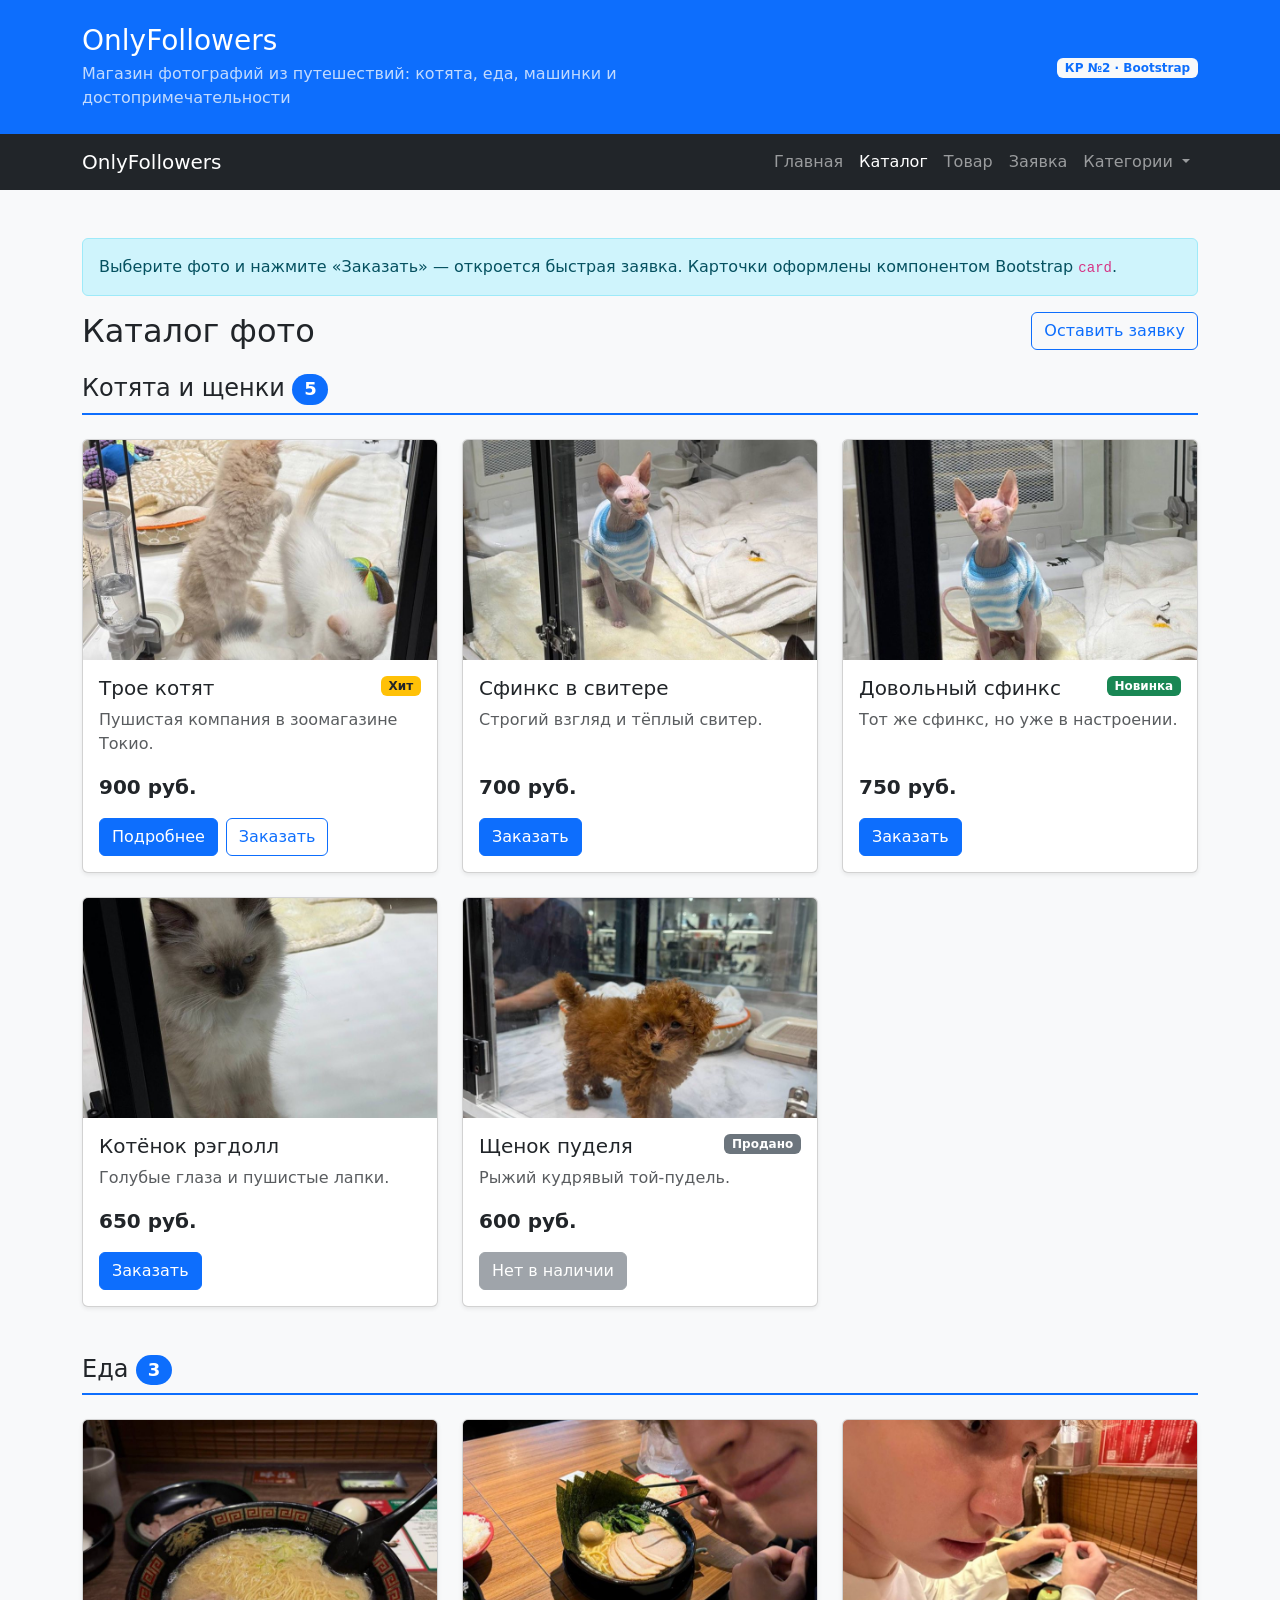
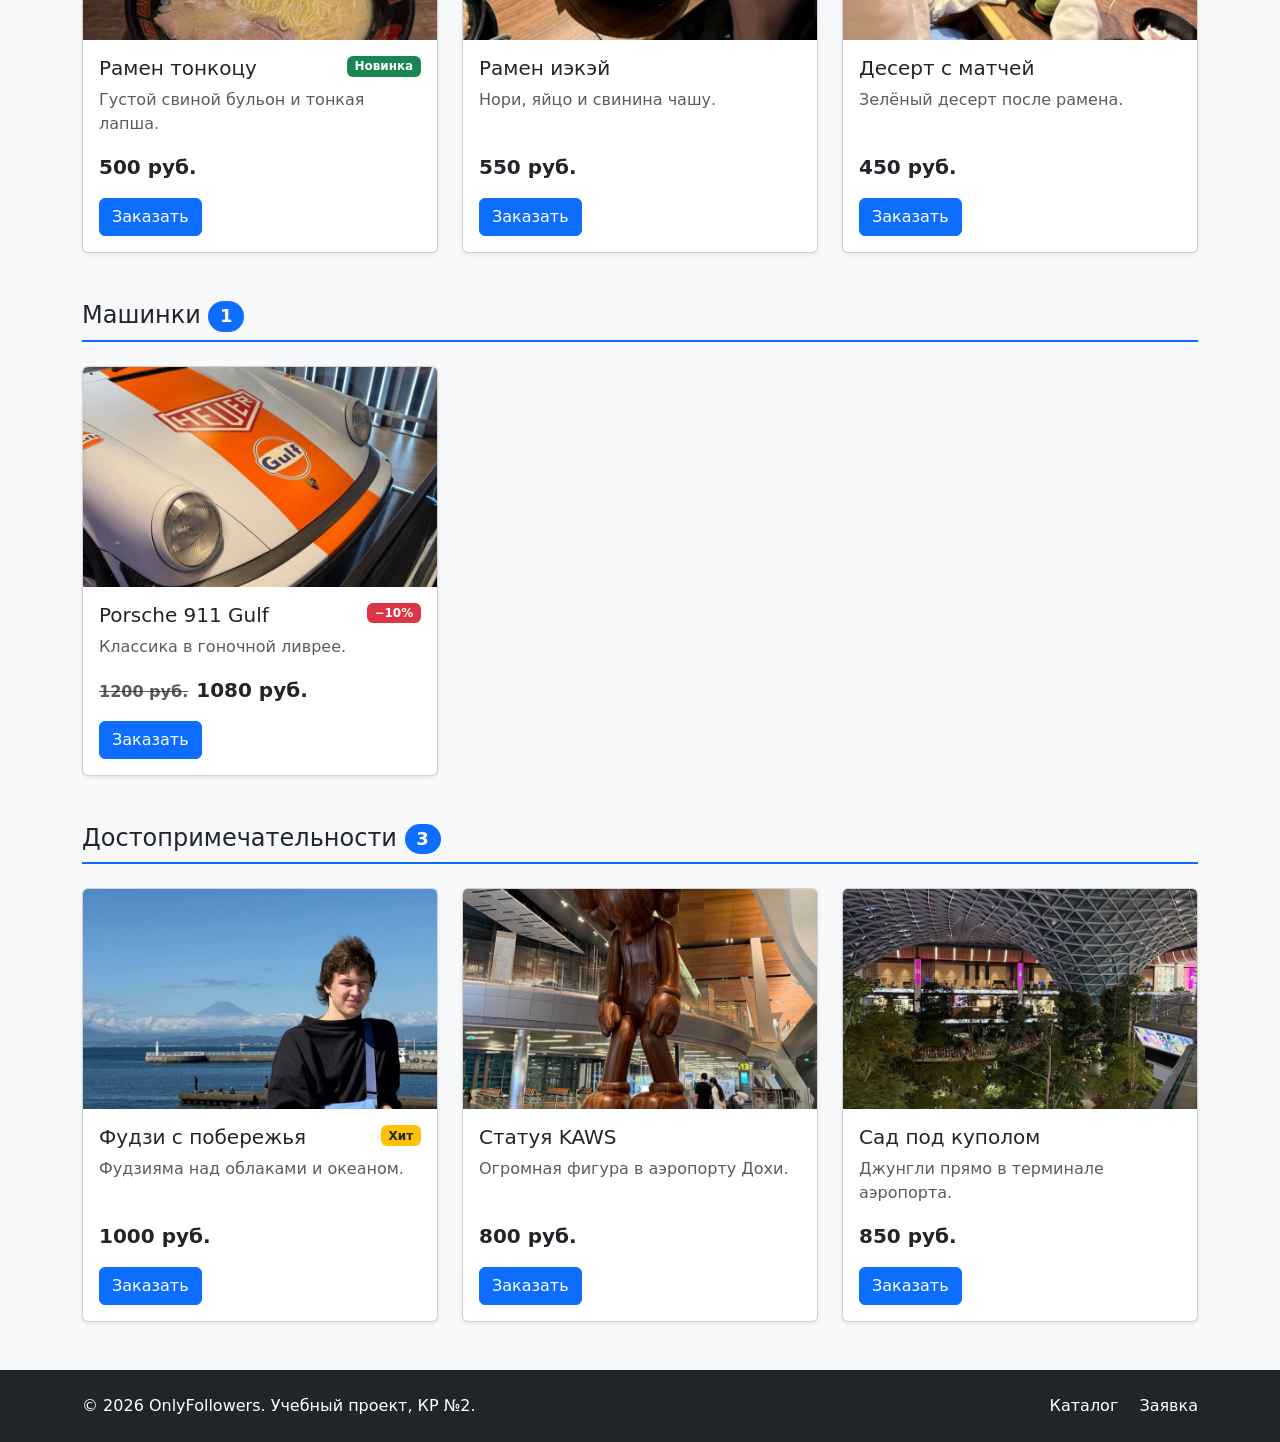
==== catalog.html @ 865468f9 "feat: add Bootstrap components pages Co-Authored-By: Claude Opus 5.5 <noreply@anthropic.com>" ====
<!DOCTYPE html>
<html lang="ru">
<head>
  <meta charset="UTF-8">
  <meta name="viewport" content="width=device-width, initial-scale=1.0">
  <meta name="description" content="Каталог фотографий по категориям: котята и щенки, еда, машинки, достопримечательности.">
  <title>Каталог — OnlyFollowers</title>

  <link
    href="https://cdn.jsdelivr.net/npm/bootstrap@5.3.8/dist/css/bootstrap.min.css"
    rel="stylesheet"
  >
  <link rel="stylesheet" href="css/custom.css">
</head>
<body class="bg-light">
  <header class="bg-primary text-white py-4">
    <div class="container">
      <div class="row align-items-center">
        <div class="col-12 col-md-8">
          <p class="h3 mb-1">OnlyFollowers</p>
          <p class="mb-0 opacity-75">
            Магазин фотографий из путешествий: котята, еда, машинки и достопримечательности
          </p>
        </div>

        <div class="col-12 col-md-4 text-md-end mt-3 mt-md-0">
          <span class="badge bg-light text-primary">КР №2 · Bootstrap</span>
        </div>
      </div>
    </div>
  </header>

  <nav class="navbar navbar-expand-lg navbar-dark bg-dark">
    <div class="container">
      <a class="navbar-brand" href="index.html">OnlyFollowers</a>

      <button
        class="navbar-toggler"
        type="button"
        data-bs-toggle="collapse"
        data-bs-target="#mainNavbar"
        aria-controls="mainNavbar"
        aria-expanded="false"
        aria-label="Переключить навигацию"
      >
        <span class="navbar-toggler-icon"></span>
      </button>

      <div class="collapse navbar-collapse" id="mainNavbar">
        <ul class="navbar-nav ms-auto">
          <li class="nav-item">
            <a class="nav-link" href="index.html">Главная</a>
          </li>

          <li class="nav-item">
            <a class="nav-link active" aria-current="page" href="catalog.html">Каталог</a>
          </li>

          <li class="nav-item">
            <a class="nav-link" href="product.html">Товар</a>
          </li>

          <li class="nav-item">
            <a class="nav-link" href="order.html">Заявка</a>
          </li>

          <li class="nav-item dropdown">
            <a
              class="nav-link dropdown-toggle"
              href="#"
              role="button"
              data-bs-toggle="dropdown"
              aria-expanded="false"
            >
              Категории
            </a>
            <ul class="dropdown-menu dropdown-menu-end">
              <li><a class="dropdown-item" href="catalog.html#pets">Котята и щенки</a></li>
              <li><a class="dropdown-item" href="catalog.html#food">Еда</a></li>
              <li><a class="dropdown-item" href="catalog.html#cars">Машинки</a></li>
              <li><a class="dropdown-item" href="catalog.html#places">Достопримечательности</a></li>
              <li><hr class="dropdown-divider"></li>
              <li><a class="dropdown-item" href="index.html#popular">Популярное</a></li>
            </ul>
          </li>
        </ul>
      </div>
    </div>
  </nav>

  <main class="container my-5">
    <div class="alert alert-info" role="alert">
      Выберите фото и нажмите «Заказать» — откроется быстрая заявка.
      Карточки оформлены компонентом Bootstrap <code>card</code>.
    </div>

    <div class="d-flex flex-wrap gap-3 justify-content-between align-items-center mb-4">
      <h1 class="h2 mb-0">Каталог фото</h1>
      <a class="btn btn-outline-primary" href="order.html">Оставить заявку</a>
    </div>

    <section class="mb-5" id="pets">
      <h2 class="h4 border-bottom border-primary border-2 pb-2 mb-4">
        Котята и щенки
        <span class="badge rounded-pill text-bg-primary align-middle">5</span>
      </h2>

      <div class="row g-4">
        <div class="col-12 col-md-6 col-lg-4">
          <div class="card h-100 shadow-sm">
            <img src="images/kittens-trio.jpg" class="card-img-top" alt="Трое котят играют в вольере" width="800" height="1066" loading="lazy">
            <div class="card-body d-flex flex-column">
              <div class="d-flex justify-content-between align-items-start gap-2 mb-2">
                <h3 class="card-title h5 mb-0">Трое котят</h3>
                <span class="badge bg-warning text-dark">Хит</span>
              </div>

              <p class="card-text text-muted">Пушистая компания в зоомагазине Токио.</p>

              <p class="fw-bold fs-5 mt-auto mb-3">900 руб.</p>

              <div class="d-flex gap-2">
                <a class="btn btn-primary" href="product.html">Подробнее</a>
                <button
                  class="btn btn-outline-primary"
                  type="button"
                  data-bs-toggle="modal"
                  data-bs-target="#orderModal"
                  data-product="Трое котят"
                >
                  Заказать
                </button>
              </div>
            </div>
          </div>
        </div>

        <div class="col-12 col-md-6 col-lg-4">
          <div class="card h-100 shadow-sm">
            <img src="images/cat-sphynx.jpg" class="card-img-top" alt="Сфинкс в полосатом свитере" width="800" height="1066" loading="lazy">
            <div class="card-body d-flex flex-column">
              <div class="d-flex justify-content-between align-items-start gap-2 mb-2">
                <h3 class="card-title h5 mb-0">Сфинкс в свитере</h3>
              </div>

              <p class="card-text text-muted">Строгий взгляд и тёплый свитер.</p>

              <p class="fw-bold fs-5 mt-auto mb-3">700 руб.</p>

              <div class="d-flex gap-2">
                <button
                  class="btn btn-primary"
                  type="button"
                  data-bs-toggle="modal"
                  data-bs-target="#orderModal"
                  data-product="Сфинкс в свитере"
                >
                  Заказать
                </button>
              </div>
            </div>
          </div>
        </div>

        <div class="col-12 col-md-6 col-lg-4">
          <div class="card h-100 shadow-sm">
            <img src="images/cat-sphynx-smile.jpg" class="card-img-top" alt="Сфинкс зажмурился от удовольствия" width="800" height="1066" loading="lazy">
            <div class="card-body d-flex flex-column">
              <div class="d-flex justify-content-between align-items-start gap-2 mb-2">
                <h3 class="card-title h5 mb-0">Довольный сфинкс</h3>
                <span class="badge bg-success">Новинка</span>
              </div>

              <p class="card-text text-muted">Тот же сфинкс, но уже в настроении.</p>

              <p class="fw-bold fs-5 mt-auto mb-3">750 руб.</p>

              <div class="d-flex gap-2">
                <button
                  class="btn btn-primary"
                  type="button"
                  data-bs-toggle="modal"
                  data-bs-target="#orderModal"
                  data-product="Довольный сфинкс"
                >
                  Заказать
                </button>
              </div>
            </div>
          </div>
        </div>

        <div class="col-12 col-md-6 col-lg-4">
          <div class="card h-100 shadow-sm">
            <img src="images/kitten-ragdoll.jpg" class="card-img-top" alt="Котёнок рэгдолл с голубыми глазами" width="800" height="1066" loading="lazy">
            <div class="card-body d-flex flex-column">
              <div class="d-flex justify-content-between align-items-start gap-2 mb-2">
                <h3 class="card-title h5 mb-0">Котёнок рэгдолл</h3>
              </div>

              <p class="card-text text-muted">Голубые глаза и пушистые лапки.</p>

              <p class="fw-bold fs-5 mt-auto mb-3">650 руб.</p>

              <div class="d-flex gap-2">
                <button
                  class="btn btn-primary"
                  type="button"
                  data-bs-toggle="modal"
                  data-bs-target="#orderModal"
                  data-product="Котёнок рэгдолл"
                >
                  Заказать
                </button>
              </div>
            </div>
          </div>
        </div>

        <div class="col-12 col-md-6 col-lg-4">
          <div class="card h-100 shadow-sm">
            <img src="images/puppy-poodle.jpg" class="card-img-top" alt="Рыжий щенок той-пуделя" width="800" height="1066" loading="lazy">
            <div class="card-body d-flex flex-column">
              <div class="d-flex justify-content-between align-items-start gap-2 mb-2">
                <h3 class="card-title h5 mb-0">Щенок пуделя</h3>
                <span class="badge bg-secondary">Продано</span>
              </div>

              <p class="card-text text-muted">Рыжий кудрявый той-пудель.</p>

              <p class="fw-bold fs-5 mt-auto mb-3">600 руб.</p>

              <div class="d-flex gap-2">
                <button class="btn btn-secondary" type="button" disabled>Нет в наличии</button>
              </div>
            </div>
          </div>
        </div>
      </div>
    </section>

    <section class="mb-5" id="food">
      <h2 class="h4 border-bottom border-primary border-2 pb-2 mb-4">
        Еда
        <span class="badge rounded-pill text-bg-primary align-middle">3</span>
      </h2>

      <div class="row g-4">
        <div class="col-12 col-md-6 col-lg-4">
          <div class="card h-100 shadow-sm">
            <img src="images/ramen-tonkotsu.jpg" class="card-img-top" alt="Миска рамена тонкоцу" width="800" height="1066" loading="lazy">
            <div class="card-body d-flex flex-column">
              <div class="d-flex justify-content-between align-items-start gap-2 mb-2">
                <h3 class="card-title h5 mb-0">Рамен тонкоцу</h3>
                <span class="badge bg-success">Новинка</span>
              </div>

              <p class="card-text text-muted">Густой свиной бульон и тонкая лапша.</p>

              <p class="fw-bold fs-5 mt-auto mb-3">500 руб.</p>

              <div class="d-flex gap-2">
                <button
                  class="btn btn-primary"
                  type="button"
                  data-bs-toggle="modal"
                  data-bs-target="#orderModal"
                  data-product="Рамен тонкоцу"
                >
                  Заказать
                </button>
              </div>
            </div>
          </div>
        </div>

        <div class="col-12 col-md-6 col-lg-4">
          <div class="card h-100 shadow-sm">
            <img src="images/ramen-iekei.jpg" class="card-img-top" alt="Рамен иэкэй с нори, яйцом и чашу" width="800" height="1066" loading="lazy">
            <div class="card-body d-flex flex-column">
              <div class="d-flex justify-content-between align-items-start gap-2 mb-2">
                <h3 class="card-title h5 mb-0">Рамен иэкэй</h3>
              </div>

              <p class="card-text text-muted">Нори, яйцо и свинина чашу.</p>

              <p class="fw-bold fs-5 mt-auto mb-3">550 руб.</p>

              <div class="d-flex gap-2">
                <button
                  class="btn btn-primary"
                  type="button"
                  data-bs-toggle="modal"
                  data-bs-target="#orderModal"
                  data-product="Рамен иэкэй"
                >
                  Заказать
                </button>
              </div>
            </div>
          </div>
        </div>

        <div class="col-12 col-md-6 col-lg-4">
          <div class="card h-100 shadow-sm">
            <img src="images/dessert-matcha.jpg" class="card-img-top" alt="Десерт с матчей в раменной" width="800" height="1066" loading="lazy">
            <div class="card-body d-flex flex-column">
              <div class="d-flex justify-content-between align-items-start gap-2 mb-2">
                <h3 class="card-title h5 mb-0">Десерт с матчей</h3>
              </div>

              <p class="card-text text-muted">Зелёный десерт после рамена.</p>

              <p class="fw-bold fs-5 mt-auto mb-3">450 руб.</p>

              <div class="d-flex gap-2">
                <button
                  class="btn btn-primary"
                  type="button"
                  data-bs-toggle="modal"
                  data-bs-target="#orderModal"
                  data-product="Десерт с матчей"
                >
                  Заказать
                </button>
              </div>
            </div>
          </div>
        </div>
      </div>
    </section>

    <section class="mb-5" id="cars">
      <h2 class="h4 border-bottom border-primary border-2 pb-2 mb-4">
        Машинки
        <span class="badge rounded-pill text-bg-primary align-middle">1</span>
      </h2>

      <div class="row g-4">
        <div class="col-12 col-md-6 col-lg-4">
          <div class="card h-100 shadow-sm">
            <img src="images/porsche-911.jpg" class="card-img-top" alt="Porsche 911 в ливрее Gulf и Heuer" width="800" height="1066" loading="lazy">
            <div class="card-body d-flex flex-column">
              <div class="d-flex justify-content-between align-items-start gap-2 mb-2">
                <h3 class="card-title h5 mb-0">Porsche 911 Gulf</h3>
                <span class="badge bg-danger">−10%</span>
              </div>

              <p class="card-text text-muted">Классика в гоночной ливрее.</p>

              <p class="fw-bold fs-5 mt-auto mb-3"><span class="text-muted text-decoration-line-through fs-6 me-2">1200 руб.</span>1080 руб.</p>

              <div class="d-flex gap-2">
                <button
                  class="btn btn-primary"
                  type="button"
                  data-bs-toggle="modal"
                  data-bs-target="#orderModal"
                  data-product="Porsche 911 Gulf"
                >
                  Заказать
                </button>
              </div>
            </div>
          </div>
        </div>
      </div>
    </section>

    <section class="mb-5" id="places">
      <h2 class="h4 border-bottom border-primary border-2 pb-2 mb-4">
        Достопримечательности
        <span class="badge rounded-pill text-bg-primary align-middle">3</span>
      </h2>

      <div class="row g-4">
        <div class="col-12 col-md-6 col-lg-4">
          <div class="card h-100 shadow-sm">
            <img src="images/fuji-coast.jpg" class="card-img-top" alt="Вид на гору Фудзи с побережья" width="800" height="1066" loading="lazy">
            <div class="card-body d-flex flex-column">
              <div class="d-flex justify-content-between align-items-start gap-2 mb-2">
                <h3 class="card-title h5 mb-0">Фудзи с побережья</h3>
                <span class="badge bg-warning text-dark">Хит</span>
              </div>

              <p class="card-text text-muted">Фудзияма над облаками и океаном.</p>

              <p class="fw-bold fs-5 mt-auto mb-3">1000 руб.</p>

              <div class="d-flex gap-2">
                <button
                  class="btn btn-primary"
                  type="button"
                  data-bs-toggle="modal"
                  data-bs-target="#orderModal"
                  data-product="Фудзи с побережья"
                >
                  Заказать
                </button>
              </div>
            </div>
          </div>
        </div>

        <div class="col-12 col-md-6 col-lg-4">
          <div class="card h-100 shadow-sm">
            <img src="images/kaws-doha.jpg" class="card-img-top" alt="Деревянная статуя KAWS в аэропорту Дохи" width="800" height="1066" loading="lazy">
            <div class="card-body d-flex flex-column">
              <div class="d-flex justify-content-between align-items-start gap-2 mb-2">
                <h3 class="card-title h5 mb-0">Статуя KAWS</h3>
              </div>

              <p class="card-text text-muted">Огромная фигура в аэропорту Дохи.</p>

              <p class="fw-bold fs-5 mt-auto mb-3">800 руб.</p>

              <div class="d-flex gap-2">
                <button
                  class="btn btn-primary"
                  type="button"
                  data-bs-toggle="modal"
                  data-bs-target="#orderModal"
                  data-product="Статуя KAWS"
                >
                  Заказать
                </button>
              </div>
            </div>
          </div>
        </div>

        <div class="col-12 col-md-6 col-lg-4">
          <div class="card h-100 shadow-sm">
            <img src="images/garden-doha.jpg" class="card-img-top" alt="Тропический сад под куполом аэропорта Дохи" width="800" height="1066" loading="lazy">
            <div class="card-body d-flex flex-column">
              <div class="d-flex justify-content-between align-items-start gap-2 mb-2">
                <h3 class="card-title h5 mb-0">Сад под куполом</h3>
              </div>

              <p class="card-text text-muted">Джунгли прямо в терминале аэропорта.</p>

              <p class="fw-bold fs-5 mt-auto mb-3">850 руб.</p>

              <div class="d-flex gap-2">
                <button
                  class="btn btn-primary"
                  type="button"
                  data-bs-toggle="modal"
                  data-bs-target="#orderModal"
                  data-product="Сад под куполом"
                >
                  Заказать
                </button>
              </div>
            </div>
          </div>
        </div>
      </div>
    </section>
  </main>

  <footer class="bg-dark text-white py-4 mt-5">
    <div class="container">
      <div class="row align-items-center g-3">
        <div class="col-12 col-md-6">
          <p class="mb-0">&copy; 2026 OnlyFollowers. Учебный проект, КР №2.</p>
        </div>

        <div class="col-12 col-md-6 text-md-end">
          <a class="text-white text-decoration-none me-3" href="catalog.html">Каталог</a>
          <a class="text-white text-decoration-none" href="order.html">Заявка</a>
        </div>
      </div>
    </div>
  </footer>

  <div
    class="modal fade"
    id="orderModal"
    tabindex="-1"
    aria-labelledby="orderModalLabel"
    aria-hidden="true"
  >
    <div class="modal-dialog modal-dialog-centered">
      <div class="modal-content">
        <div class="modal-header">
          <h2 class="modal-title h5" id="orderModalLabel">Быстрая заявка</h2>
          <button
            type="button"
            class="btn-close"
            data-bs-dismiss="modal"
            aria-label="Закрыть"
          ></button>
        </div>

        <div class="modal-body">
          <p class="text-muted">
            Оставьте контактные данные, и мы пришлём ссылку на фото.
          </p>

          <form id="modalOrderForm">
            <div class="mb-3">
              <label for="modal-name" class="form-label">Имя</label>
              <input id="modal-name" name="name" type="text" class="form-control" minlength="2" required>
            </div>

            <div class="mb-3">
              <label for="modal-email" class="form-label">E-mail</label>
              <input id="modal-email" name="email" type="email" class="form-control" placeholder="example@mail.ru" required>
            </div>

            <div class="mb-3">
              <label for="modal-product" class="form-label">Фото</label>
              <select id="modal-product" name="product" class="form-select" required>
                <option value="">Выберите фото</option>
                <option value="kittens-trio">Трое котят — 900 руб.</option>
                <option value="cat-sphynx">Сфинкс в свитере — 700 руб.</option>
                <option value="cat-sphynx-smile">Довольный сфинкс — 750 руб.</option>
                <option value="kitten-ragdoll">Котёнок рэгдолл — 650 руб.</option>
                <option value="ramen-tonkotsu">Рамен тонкоцу — 500 руб.</option>
                <option value="ramen-iekei">Рамен иэкэй — 550 руб.</option>
                <option value="dessert-matcha">Десерт с матчей — 450 руб.</option>
                <option value="porsche-911">Porsche 911 Gulf — 1080 руб.</option>
                <option value="fuji-coast">Фудзи с побережья — 1000 руб.</option>
                <option value="kaws-doha">Статуя KAWS — 800 руб.</option>
                <option value="garden-doha">Сад под куполом — 850 руб.</option>
              </select>
            </div>

            <div class="form-check mb-3">
              <input id="modal-agree" name="agreement" class="form-check-input" type="checkbox" required>
              <label class="form-check-label" for="modal-agree">
                Согласен на обработку данных
              </label>
            </div>
          </form>
        </div>

        <div class="modal-footer">
          <button type="button" class="btn btn-secondary" data-bs-dismiss="modal">
            Закрыть
          </button>
          <button type="button" class="btn btn-primary">Отправить</button>
        </div>
      </div>
    </div>
  </div>

  <script
    src="https://cdn.jsdelivr.net/npm/bootstrap@5.3.8/dist/js/bootstrap.bundle.min.js">
  </script>
</body>
</html>
---- css/custom.css ----
body {
  min-height: 100vh;
}

.placeholder-box {
  min-height: 240px;
}

.placeholder-image {
  min-height: 320px;
}

.card-img-top {
  height: 220px;
  object-fit: cover;
}

.product-photo {
  width: 100%;
  max-height: 80vh;
  object-fit: cover;
}
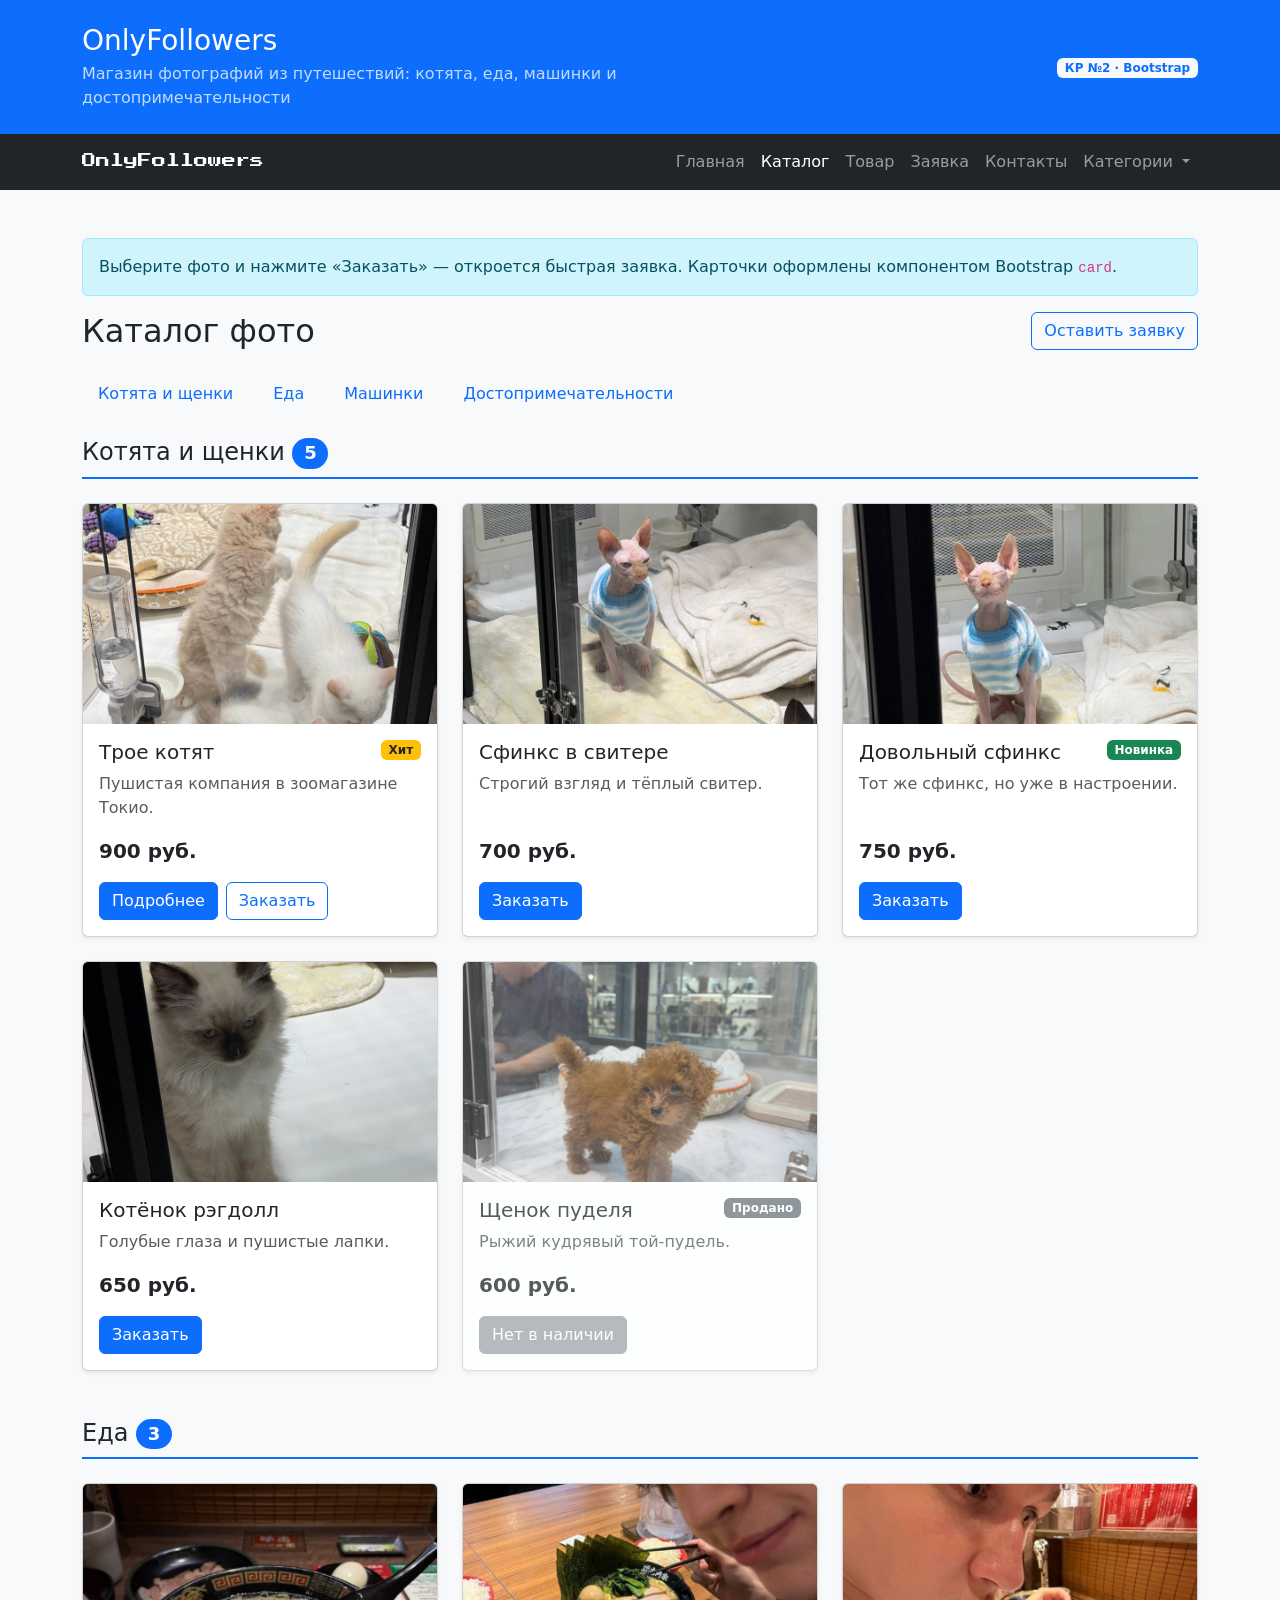
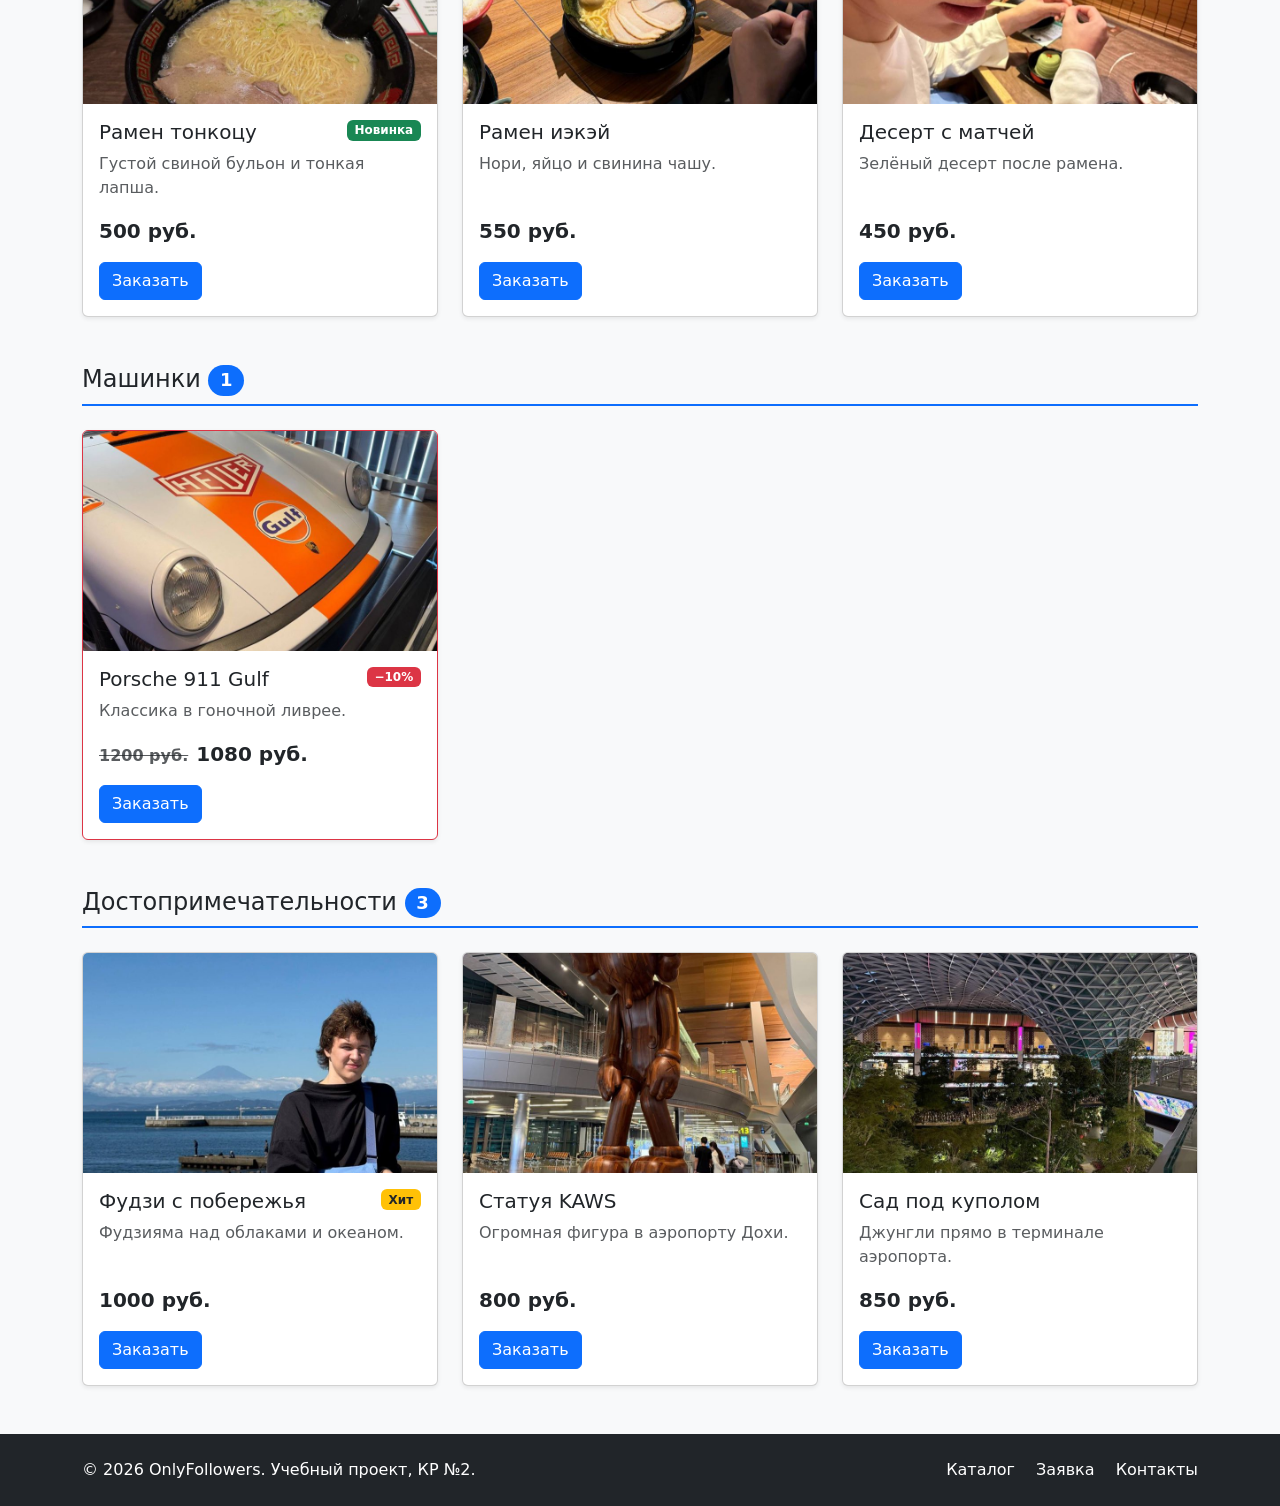
==== commit e84c0285: "fix: prepare Bootstrap project for submission Co-Authored-By: Claude Opus 5.5 <noreply@anthropic.com" ====
--- a/catalog.html
+++ b/catalog.html
@@ -6,10 +6,10 @@
   <meta name="description" content="Каталог фотографий по категориям: котята и щенки, еда, машинки, достопримечательности.">
   <title>Каталог — OnlyFollowers</title>
 
-  <link
-    href="https://cdn.jsdelivr.net/npm/bootstrap@5.3.8/dist/css/bootstrap.min.css"
-    rel="stylesheet"
-  >
+  <link rel="preconnect" href="https://fonts.googleapis.com">
+  <link rel="preconnect" href="https://fonts.gstatic.com" crossorigin>
+  <link rel="stylesheet" href="https://fonts.googleapis.com/css2?family=Press+Start+2P&display=swap">
+  <link rel="stylesheet" href="vendor/bootstrap/css/bootstrap.min.css">
   <link rel="stylesheet" href="css/custom.css">
 </head>
 <body class="bg-light">
@@ -30,7 +30,7 @@
     </div>
   </header>
 
-  <nav class="navbar navbar-expand-lg navbar-dark bg-dark">
+  <nav class="navbar navbar-expand-lg navbar-dark bg-dark sticky-top">
     <div class="container">
       <a class="navbar-brand" href="index.html">OnlyFollowers</a>
 
@@ -62,6 +62,10 @@
 
           <li class="nav-item">
             <a class="nav-link" href="order.html">Заявка</a>
+          </li>
+
+          <li class="nav-item">
+            <a class="nav-link" href="contacts.html">Контакты</a>
           </li>
 
           <li class="nav-item dropdown">
@@ -99,6 +103,23 @@
       <a class="btn btn-outline-primary" href="order.html">Оставить заявку</a>
     </div>
 
+  <nav aria-label="Категории каталога">
+    <ul class="nav nav-pills flex-wrap gap-2 mb-4">
+      <li class="nav-item">
+        <a class="nav-link" href="#pets">Котята и щенки</a>
+      </li>
+      <li class="nav-item">
+        <a class="nav-link" href="#food">Еда</a>
+      </li>
+      <li class="nav-item">
+        <a class="nav-link" href="#cars">Машинки</a>
+      </li>
+      <li class="nav-item">
+        <a class="nav-link" href="#places">Достопримечательности</a>
+      </li>
+    </ul>
+  </nav>
+
     <section class="mb-5" id="pets">
       <h2 class="h4 border-bottom border-primary border-2 pb-2 mb-4">
         Котята и щенки
@@ -218,7 +239,7 @@
         </div>
 
         <div class="col-12 col-md-6 col-lg-4">
-          <div class="card h-100 shadow-sm">
+          <div class="card h-100 shadow-sm opacity-75">
             <img src="images/puppy-poodle.jpg" class="card-img-top" alt="Рыжий щенок той-пуделя" width="800" height="1066" loading="lazy">
             <div class="card-body d-flex flex-column">
               <div class="d-flex justify-content-between align-items-start gap-2 mb-2">
@@ -338,7 +359,7 @@
 
       <div class="row g-4">
         <div class="col-12 col-md-6 col-lg-4">
-          <div class="card h-100 shadow-sm">
+          <div class="card h-100 shadow-sm border-danger">
             <img src="images/porsche-911.jpg" class="card-img-top" alt="Porsche 911 в ливрее Gulf и Heuer" width="800" height="1066" loading="lazy">
             <div class="card-body d-flex flex-column">
               <div class="d-flex justify-content-between align-items-start gap-2 mb-2">
@@ -468,7 +489,8 @@
 
         <div class="col-12 col-md-6 text-md-end">
           <a class="text-white text-decoration-none me-3" href="catalog.html">Каталог</a>
-          <a class="text-white text-decoration-none" href="order.html">Заявка</a>
+          <a class="text-white text-decoration-none me-3" href="order.html">Заявка</a>
+          <a class="text-white text-decoration-none" href="contacts.html">Контакты</a>
         </div>
       </div>
     </div>
@@ -498,15 +520,19 @@
             Оставьте контактные данные, и мы пришлём ссылку на фото.
           </p>
 
-          <form id="modalOrderForm">
+          <p class="fw-bold text-primary" id="orderModalProduct"></p>
+
+          <form id="modalOrderForm" class="needs-validation" novalidate>
             <div class="mb-3">
               <label for="modal-name" class="form-label">Имя</label>
               <input id="modal-name" name="name" type="text" class="form-control" minlength="2" required>
+              <div class="invalid-feedback">Введите имя, минимум 2 символа.</div>
             </div>
 
             <div class="mb-3">
               <label for="modal-email" class="form-label">E-mail</label>
               <input id="modal-email" name="email" type="email" class="form-control" placeholder="example@mail.ru" required>
+              <div class="invalid-feedback">Введите корректный e-mail.</div>
             </div>
 
             <div class="mb-3">
@@ -525,6 +551,7 @@
                 <option value="kaws-doha">Статуя KAWS — 800 руб.</option>
                 <option value="garden-doha">Сад под куполом — 850 руб.</option>
               </select>
+              <div class="invalid-feedback">Выберите фото из списка.</div>
             </div>
 
             <div class="form-check mb-3">
@@ -532,6 +559,7 @@
               <label class="form-check-label" for="modal-agree">
                 Согласен на обработку данных
               </label>
+              <div class="invalid-feedback">Нужно согласие на обработку данных.</div>
             </div>
           </form>
         </div>
@@ -540,14 +568,35 @@
           <button type="button" class="btn btn-secondary" data-bs-dismiss="modal">
             Закрыть
           </button>
-          <button type="button" class="btn btn-primary">Отправить</button>
+          <button type="submit" class="btn btn-primary" form="modalOrderForm">Отправить</button>
         </div>
       </div>
     </div>
   </div>
 
-  <script
-    src="https://cdn.jsdelivr.net/npm/bootstrap@5.3.8/dist/js/bootstrap.bundle.min.js">
-  </script>
+  <div class="toast-container position-fixed bottom-0 end-0 p-3">
+    <div
+      id="successToast"
+      class="toast text-bg-success"
+      role="status"
+      aria-live="polite"
+      aria-atomic="true"
+    >
+      <div class="d-flex">
+        <div class="toast-body" id="successToastText">
+          Заявка отправлена! Мы свяжемся с вами.
+        </div>
+        <button
+          type="button"
+          class="btn-close btn-close-white me-2 m-auto"
+          data-bs-dismiss="toast"
+          aria-label="Закрыть"
+        ></button>
+      </div>
+    </div>
+  </div>
+
+  <script src="vendor/bootstrap/js/bootstrap.bundle.min.js"></script>
+  <script src="js/main.js"></script>
 </body>
 </html>
--- a/css/custom.css
+++ b/css/custom.css
@@ -1,5 +1,14 @@
+html {
+  scroll-padding-top: 72px;
+}
+
 body {
   min-height: 100vh;
+}
+
+.navbar-brand {
+  font-family: "Press Start 2P", monospace;
+  font-size: 14px;
 }
 
 .placeholder-box {
@@ -10,9 +19,28 @@
   min-height: 320px;
 }
 
+.hero-carousel__image {
+  height: 380px;
+  object-fit: cover;
+}
+
+.carousel-caption {
+  background-color: rgba(0, 0, 0, 0.45);
+  border-radius: var(--bs-border-radius);
+}
+
 .card-img-top {
   height: 220px;
   object-fit: cover;
+}
+
+.card {
+  transition: transform 0.2s ease, box-shadow 0.2s ease;
+}
+
+.card:hover {
+  transform: translateY(-4px);
+  box-shadow: var(--bs-box-shadow) !important;
 }
 
 .product-photo {
@@ -20,3 +48,13 @@
   max-height: 80vh;
   object-fit: cover;
 }
+
+@media (prefers-reduced-motion: reduce) {
+  .card {
+    transition: none;
+  }
+
+  .card:hover {
+    transform: none;
+  }
+}
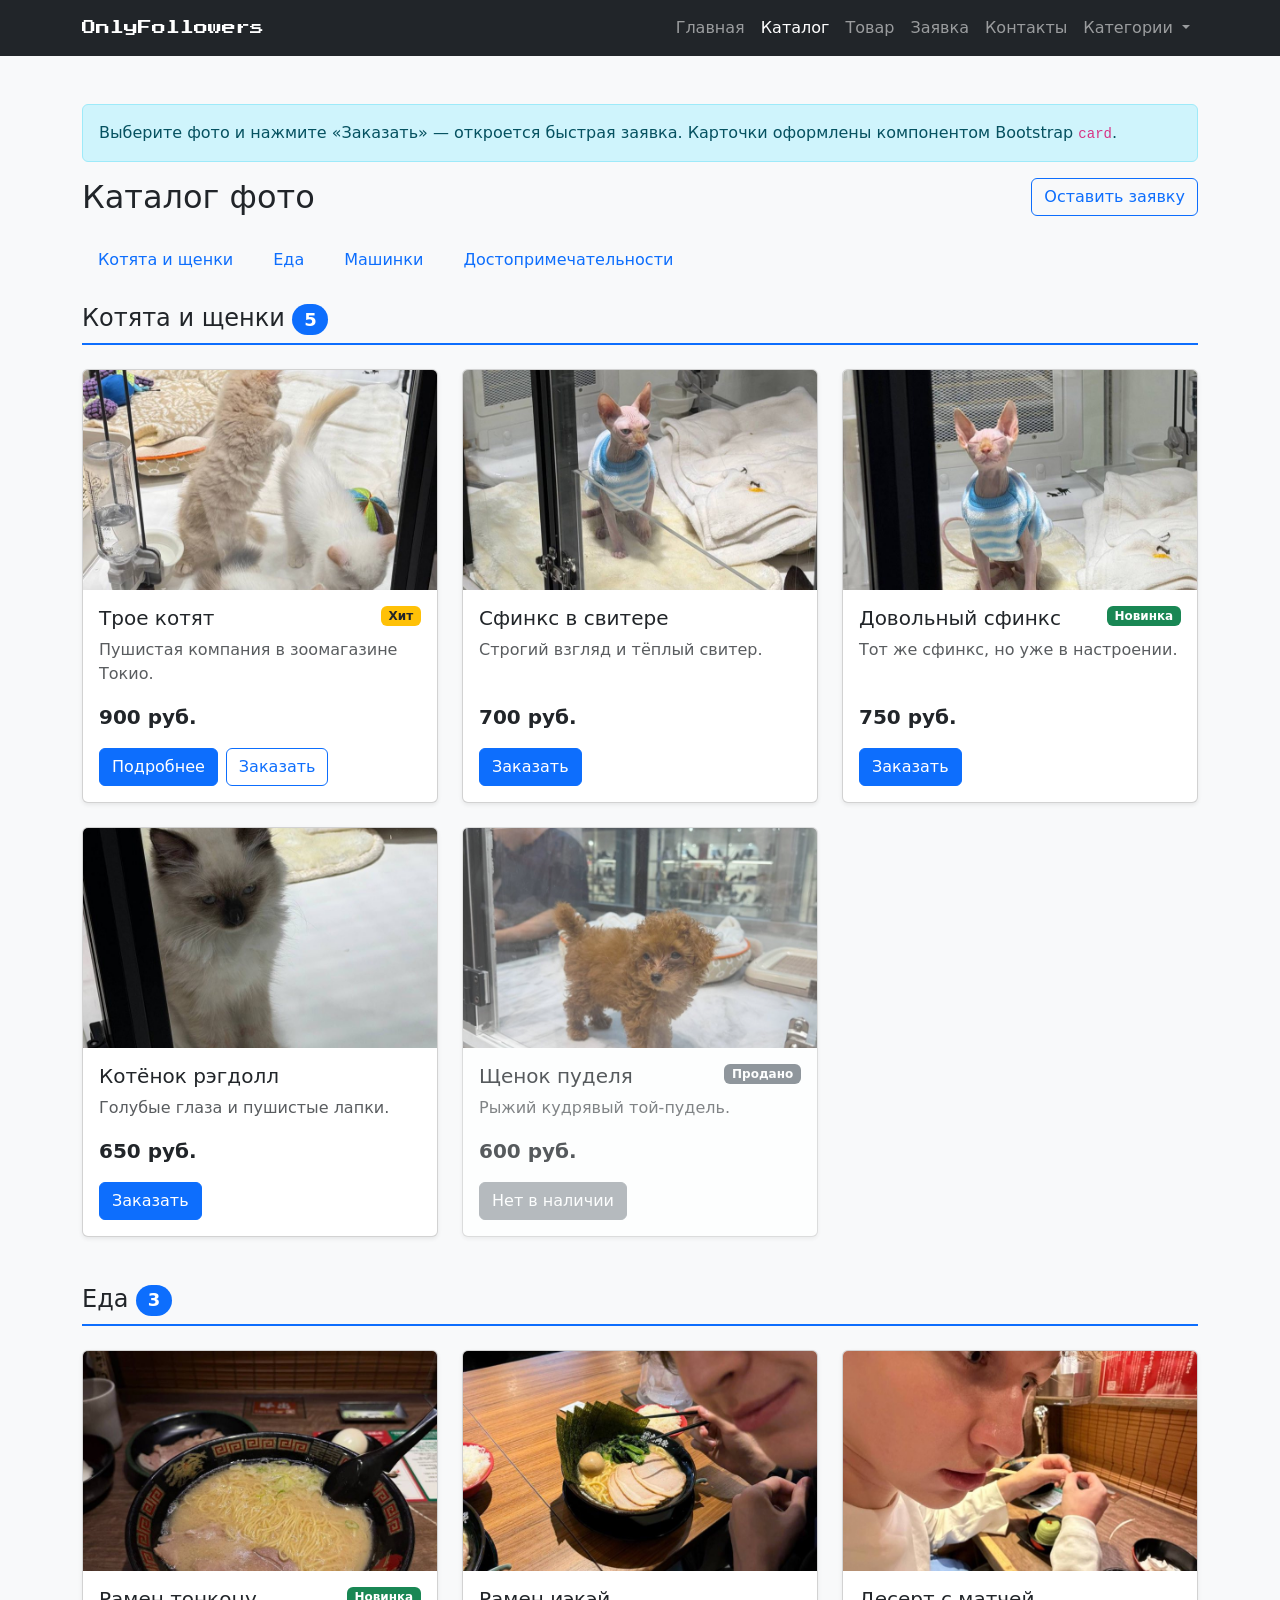
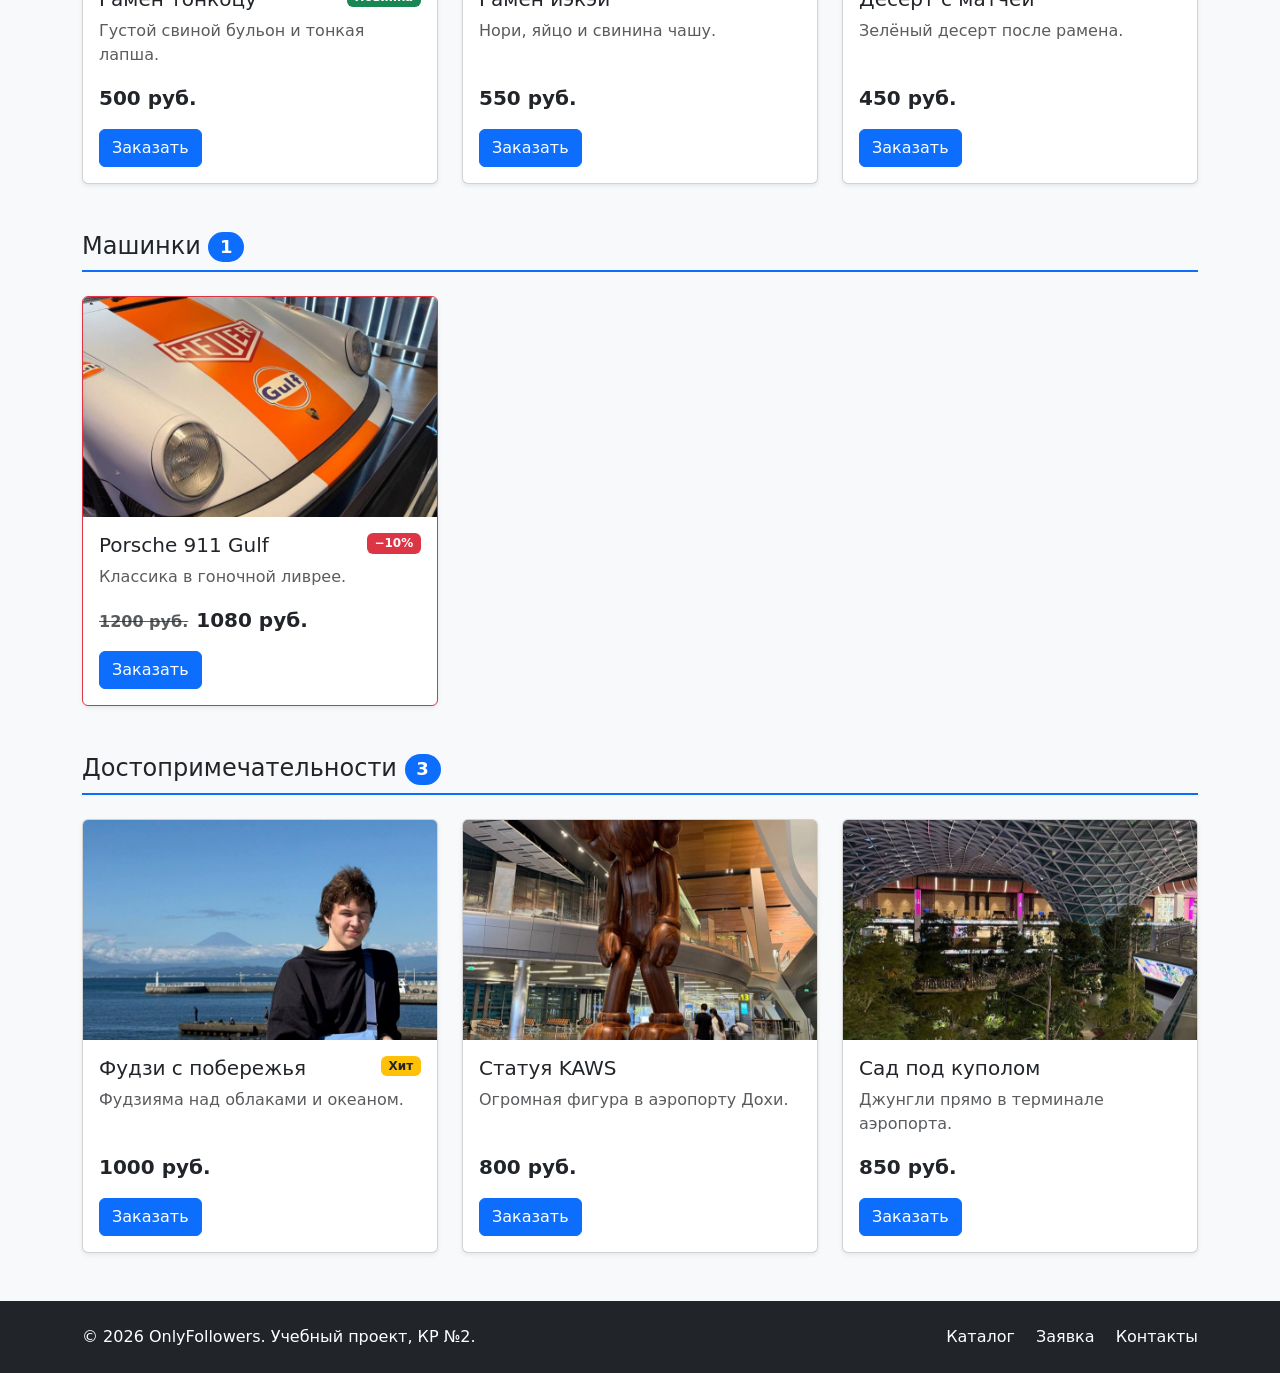
==== commit 286ad9b0: "new update" ====
--- a/catalog.html
+++ b/catalog.html
@@ -13,84 +13,69 @@
   <link rel="stylesheet" href="css/custom.css">
 </head>
 <body class="bg-light">
-  <header class="bg-primary text-white py-4">
-    <div class="container">
-      <div class="row align-items-center">
-        <div class="col-12 col-md-8">
-          <p class="h3 mb-1">OnlyFollowers</p>
-          <p class="mb-0 opacity-75">
-            Магазин фотографий из путешествий: котята, еда, машинки и достопримечательности
-          </p>
-        </div>
-
-        <div class="col-12 col-md-4 text-md-end mt-3 mt-md-0">
-          <span class="badge bg-light text-primary">КР №2 · Bootstrap</span>
-        </div>
-      </div>
-    </div>
+  <header class="sticky-top">
+    <nav class="navbar navbar-expand-lg navbar-dark bg-dark">
+      <div class="container">
+        <a class="navbar-brand" href="index.html">OnlyFollowers</a>
+
+        <button
+          class="navbar-toggler"
+          type="button"
+          data-bs-toggle="collapse"
+          data-bs-target="#mainNavbar"
+          aria-controls="mainNavbar"
+          aria-expanded="false"
+          aria-label="Переключить навигацию"
+        >
+          <span class="navbar-toggler-icon"></span>
+        </button>
+
+        <div class="collapse navbar-collapse" id="mainNavbar">
+          <ul class="navbar-nav ms-auto">
+            <li class="nav-item">
+              <a class="nav-link" href="index.html">Главная</a>
+            </li>
+
+            <li class="nav-item">
+              <a class="nav-link active" aria-current="page" href="catalog.html">Каталог</a>
+            </li>
+
+            <li class="nav-item">
+              <a class="nav-link" href="product.html">Товар</a>
+            </li>
+
+            <li class="nav-item">
+              <a class="nav-link" href="order.html">Заявка</a>
+            </li>
+
+            <li class="nav-item">
+              <a class="nav-link" href="contacts.html">Контакты</a>
+            </li>
+
+            <li class="nav-item dropdown">
+              <a
+                class="nav-link dropdown-toggle"
+                href="#"
+                role="button"
+                data-bs-toggle="dropdown"
+                aria-expanded="false"
+              >
+                Категории
+              </a>
+              <ul class="dropdown-menu dropdown-menu-end">
+                <li><a class="dropdown-item" href="catalog.html#pets">Котята и щенки</a></li>
+                <li><a class="dropdown-item" href="catalog.html#food">Еда</a></li>
+                <li><a class="dropdown-item" href="catalog.html#cars">Машинки</a></li>
+                <li><a class="dropdown-item" href="catalog.html#places">Достопримечательности</a></li>
+                <li><hr class="dropdown-divider"></li>
+                <li><a class="dropdown-item" href="index.html#popular">Популярное</a></li>
+              </ul>
+            </li>
+          </ul>
+        </div>
+      </div>
+    </nav>
   </header>
-
-  <nav class="navbar navbar-expand-lg navbar-dark bg-dark sticky-top">
-    <div class="container">
-      <a class="navbar-brand" href="index.html">OnlyFollowers</a>
-
-      <button
-        class="navbar-toggler"
-        type="button"
-        data-bs-toggle="collapse"
-        data-bs-target="#mainNavbar"
-        aria-controls="mainNavbar"
-        aria-expanded="false"
-        aria-label="Переключить навигацию"
-      >
-        <span class="navbar-toggler-icon"></span>
-      </button>
-
-      <div class="collapse navbar-collapse" id="mainNavbar">
-        <ul class="navbar-nav ms-auto">
-          <li class="nav-item">
-            <a class="nav-link" href="index.html">Главная</a>
-          </li>
-
-          <li class="nav-item">
-            <a class="nav-link active" aria-current="page" href="catalog.html">Каталог</a>
-          </li>
-
-          <li class="nav-item">
-            <a class="nav-link" href="product.html">Товар</a>
-          </li>
-
-          <li class="nav-item">
-            <a class="nav-link" href="order.html">Заявка</a>
-          </li>
-
-          <li class="nav-item">
-            <a class="nav-link" href="contacts.html">Контакты</a>
-          </li>
-
-          <li class="nav-item dropdown">
-            <a
-              class="nav-link dropdown-toggle"
-              href="#"
-              role="button"
-              data-bs-toggle="dropdown"
-              aria-expanded="false"
-            >
-              Категории
-            </a>
-            <ul class="dropdown-menu dropdown-menu-end">
-              <li><a class="dropdown-item" href="catalog.html#pets">Котята и щенки</a></li>
-              <li><a class="dropdown-item" href="catalog.html#food">Еда</a></li>
-              <li><a class="dropdown-item" href="catalog.html#cars">Машинки</a></li>
-              <li><a class="dropdown-item" href="catalog.html#places">Достопримечательности</a></li>
-              <li><hr class="dropdown-divider"></li>
-              <li><a class="dropdown-item" href="index.html#popular">Популярное</a></li>
-            </ul>
-          </li>
-        </ul>
-      </div>
-    </div>
-  </nav>
 
   <main class="container my-5">
     <div class="alert alert-info" role="alert">
